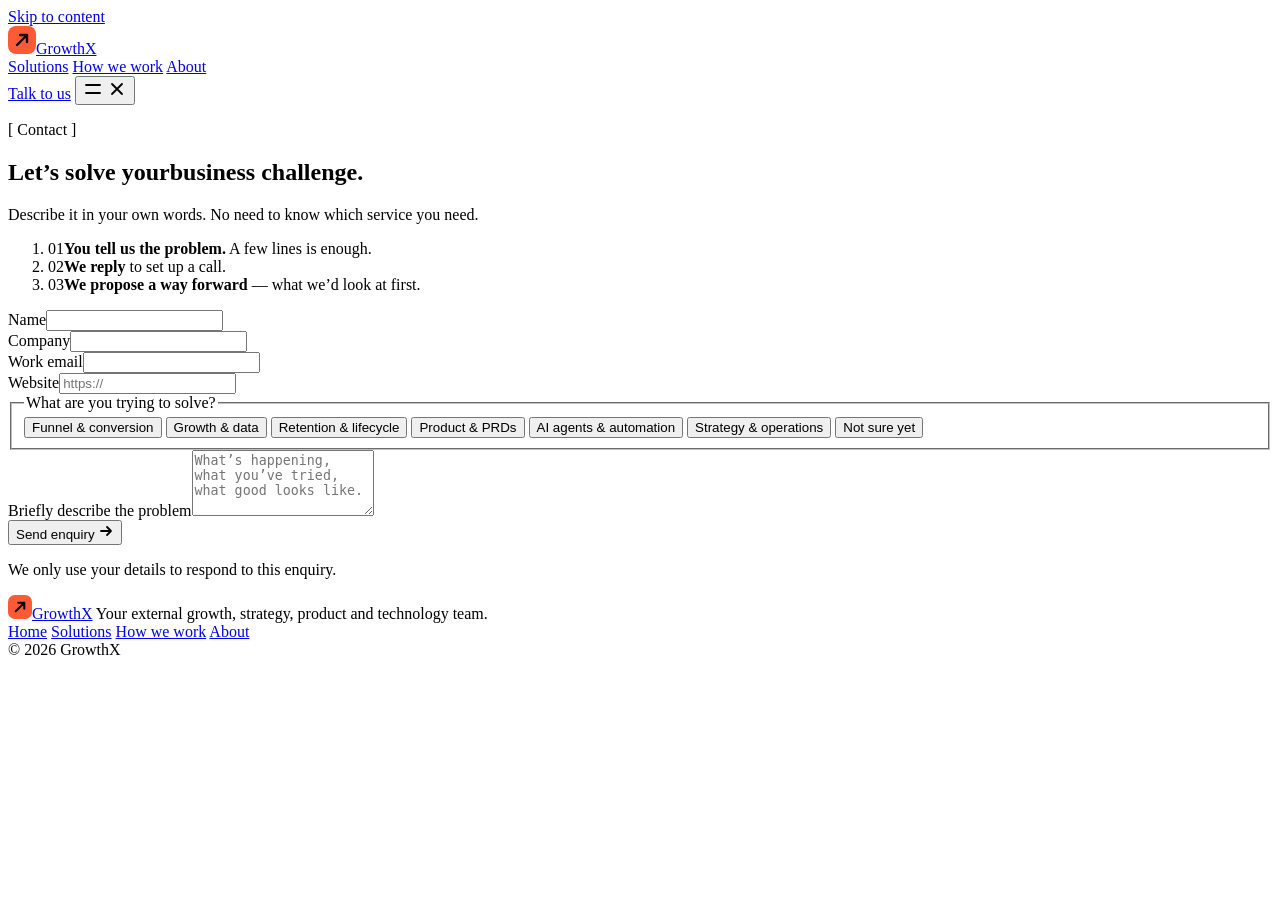
==== contact.html @ f40eebf9 "Add files via upload" ====
<!doctype html>
<html lang="en">
<head>
<meta charset="utf-8">
<meta name="viewport" content="width=device-width, initial-scale=1, viewport-fit=cover">
<title>Contact — GrowthX</title>
<meta name="description" content="Tell GrowthX about your business challenge. No need to know which service you need.">
<meta name="theme-color" content="#08080A">
<meta property="og:title" content="Contact — GrowthX">
<meta property="og:description" content="Tell GrowthX about your business challenge. No need to know which service you need.">
<meta property="og:type" content="website">
<link rel="icon" href="assets/favicon.svg" type="image/svg+xml">
<link rel="preload" href="assets/fonts/hanken-grotesk-latin-wght-normal.woff2" as="font" type="font/woff2" crossorigin>
<link rel="stylesheet" href="assets/styles.css">
<script src="assets/main.js" defer></script>
</head>
<body>
<a class="skip" href="#main">Skip to content</a>
<header class="site-header">
<div class="nav">
<a class="logo" href="index.html" aria-label="GrowthX home"><svg width="28" height="28" viewBox="0 0 28 28" aria-hidden="true"><rect width="28" height="28" rx="8" fill="#FF5A36"/><path d="M9 19 L19 9 M12 9 H19 V16" stroke="#08080A" stroke-width="2.4" fill="none" stroke-linecap="round" stroke-linejoin="round"/></svg><span>GrowthX</span></a>
<nav class="nav__links" id="nav-menu" aria-label="Primary">
<a href="solutions.html">Solutions</a>
<a href="how-we-work.html">How we work</a>
<a href="about.html">About</a>
</nav>
<div class="nav__actions">
<a class="btn btn--primary nav__cta" href="contact.html" aria-current="page">Talk to us</a>
<button class="nav__toggle" type="button" aria-expanded="false" aria-controls="nav-menu" aria-label="Open menu">
<svg class="i-open" width="20" height="20" viewBox="0 0 20 20" aria-hidden="true"><path d="M3 6h14M3 14h14" stroke="currentColor" stroke-width="1.8" stroke-linecap="round"/></svg>
<svg class="i-close" width="20" height="20" viewBox="0 0 20 20" aria-hidden="true"><path d="M5 5l10 10M15 5L5 15" stroke="currentColor" stroke-width="1.8" stroke-linecap="round"/></svg>
</button>
</div>
</div>
</header>
<main id="main">
<section class="contact" aria-labelledby="contact-h">
<div class="glow glow--left" aria-hidden="true"></div>
<div class="container">
<div class="contact__grid">

<div class="contact__copy">
<p class="mono r1">[ Contact ]</p>
<h1 class="h1 h1--contact r2" id="contact-h">Let’s solve your<span class="h1__serif">business challenge.</span></h1>
<p class="lead r3">Describe it in your own words. No need to know which service you need.</p>
<ol class="steps3">
<li><span class="n">01</span><span><strong>You tell us the problem.</strong> <span class="muted">A few lines is enough.</span></span></li>
<li><span class="n">02</span><span><strong>We reply</strong> <span class="muted">to set up a call.</span></span></li>
<li><span class="n">03</span><span><strong>We propose a way forward</strong> <span class="muted">— what we’d look at first.</span></span></li>
</ol>
</div>

<div class="form-card">
<!-- To receive enquiries: set data-endpoint to a form service URL (e.g. Formspree), or data-email to your inbox. -->
<form class="form" data-enquiry data-endpoint="https://script.google.com/macros/s/AKfycbyl3fPphsVfeznrYmPd8SnBQQNpVAvPKxZdui88L3my1X0f912-0A8AFax6QlxJXzTr/exec" data-email="" aria-label="Business enquiry" novalidate>
<div class="form__row">
<div class="field"><label for="f-name">Name</label><input id="f-name" name="name" type="text" autocomplete="name" required></div>
<div class="field"><label for="f-co">Company</label><input id="f-co" name="company" type="text" autocomplete="organization"></div>
<div class="field"><label for="f-email">Work email</label><input id="f-email" name="email" type="email" autocomplete="email" required></div>
<div class="field"><label for="f-web">Website</label><input id="f-web" name="website" type="url" inputmode="url" placeholder="https://"></div>
</div>
<fieldset>
<legend>What are you trying to solve?</legend>
<div class="choice">
<button type="button" aria-pressed="false">Funnel &amp; conversion</button>
<button type="button" aria-pressed="false">Growth &amp; data</button>
<button type="button" aria-pressed="false">Retention &amp; lifecycle</button>
<button type="button" aria-pressed="false">Product &amp; PRDs</button>
<button type="button" aria-pressed="false">AI agents &amp; automation</button>
<button type="button" aria-pressed="false">Strategy &amp; operations</button>
<button type="button" aria-pressed="false">Not sure yet</button>
</div>
<input type="hidden" name="challenges" value="">
</fieldset>
<div class="field"><label for="f-desc">Briefly describe the problem</label><textarea id="f-desc" name="message" rows="4" placeholder="What’s happening, what you’ve tried, what good looks like." required></textarea></div>
<p class="form__error" data-error role="alert" hidden></p>
<button class="btn btn--primary" type="submit">Send enquiry <svg width="16" height="16" viewBox="0 0 16 16" aria-hidden="true"><path d="M3 8h10M9 4l4 4-4 4" stroke="currentColor" stroke-width="1.8" fill="none" stroke-linecap="round" stroke-linejoin="round"/></svg></button>
<p class="form__note">We only use your details to respond to this enquiry.</p>
</form>
<div class="sent" data-sent role="status" hidden>
<svg width="52" height="52" viewBox="0 0 48 48" aria-hidden="true"><circle cx="24" cy="24" r="23" fill="#FBE4DD"/><path d="M15 24.5l6 6 12-13" stroke="#C53A17" stroke-width="2.5" fill="none" stroke-linecap="round" stroke-linejoin="round"/></svg>
<h2 tabindex="-1">Thanks — <em class="serif">we’ve got it.</em></h2>
<p>We’ll read your challenge properly and get back to you with next steps.</p>
<button type="button" data-again>Send another enquiry</button>
</div>
</div>

</div>
</div>
</section>
</main>
<footer class="site-footer">
<div class="container">
<div class="footer__top">
<div class="footer__brand">
<a class="logo" href="index.html" aria-label="GrowthX home"><svg width="24" height="24" viewBox="0 0 28 28" aria-hidden="true"><rect width="28" height="28" rx="8" fill="#FF5A36"/><path d="M9 19 L19 9 M12 9 H19 V16" stroke="#08080A" stroke-width="2.4" fill="none" stroke-linecap="round" stroke-linejoin="round"/></svg><span>GrowthX</span></a>
<span class="footer__tag">Your external growth, strategy, product and technology team.</span>
</div>
<nav class="footer__nav" aria-label="Footer">
<a href="index.html">Home</a>
<a href="solutions.html">Solutions</a>
<a href="how-we-work.html">How we work</a>
<a href="about.html">About</a>
</nav>
</div>
<div class="footer__bottom">
<span>© 2026 GrowthX</span>
</div>
</div>
</footer>
</body>
</html>
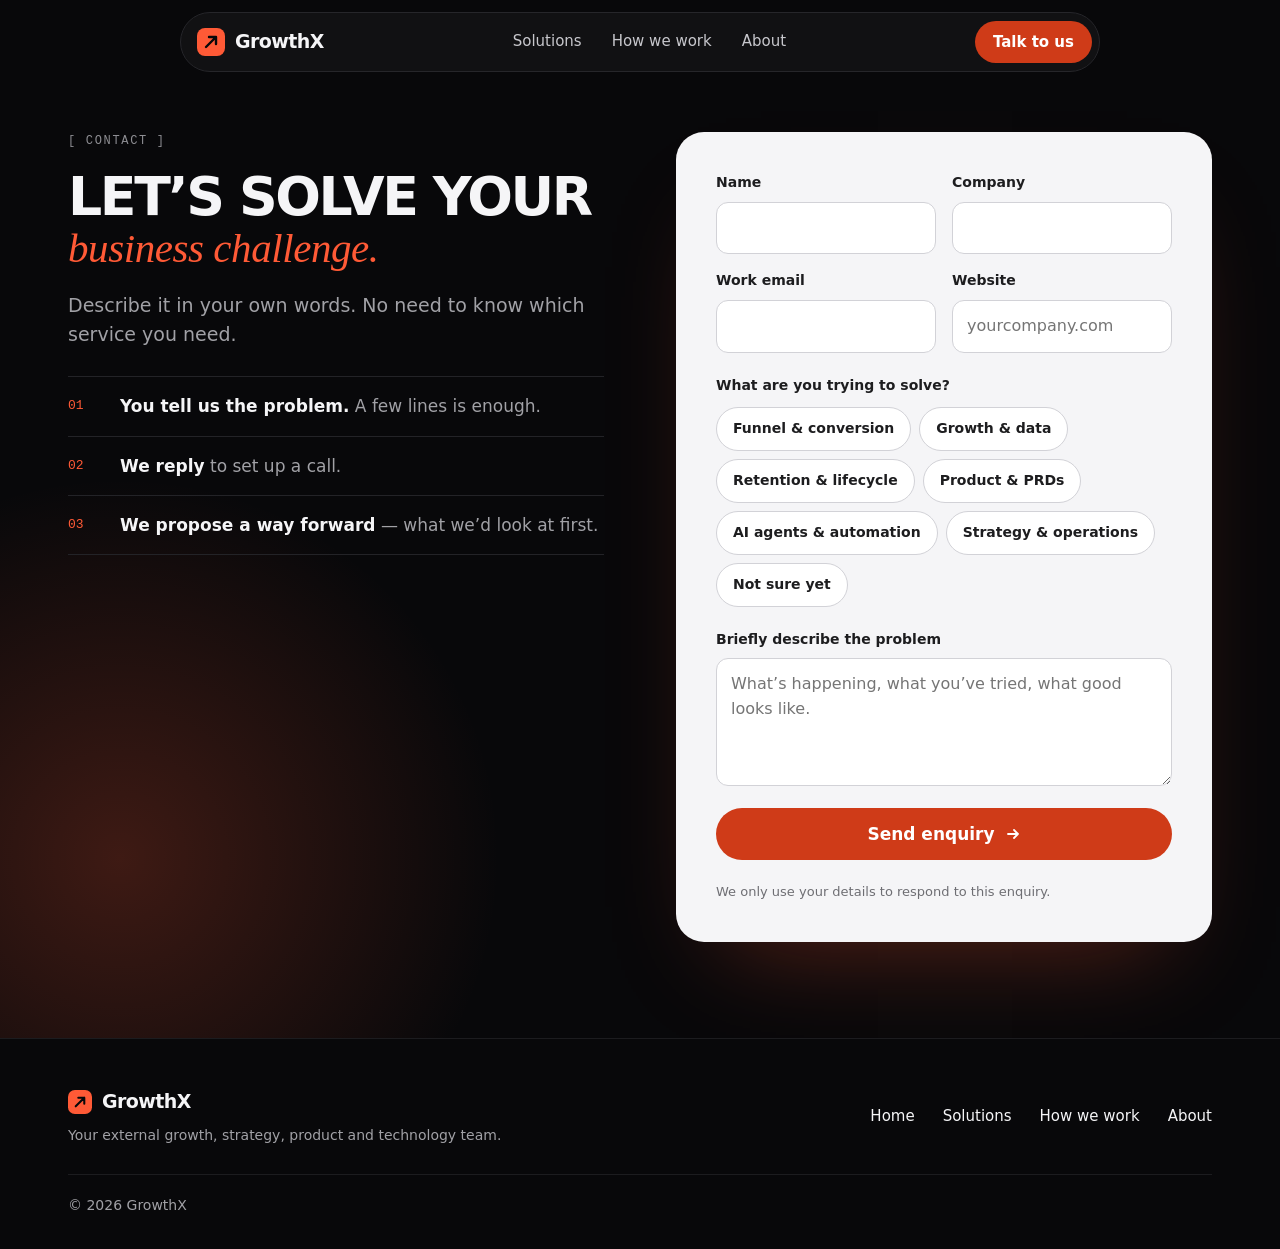
==== commit 9ac5f8df: "Update contact.html" ====
--- a/contact.html
+++ b/contact.html
@@ -57,7 +57,7 @@
 <div class="field"><label for="f-name">Name</label><input id="f-name" name="name" type="text" autocomplete="name" required></div>
 <div class="field"><label for="f-co">Company</label><input id="f-co" name="company" type="text" autocomplete="organization"></div>
 <div class="field"><label for="f-email">Work email</label><input id="f-email" name="email" type="email" autocomplete="email" required></div>
-<div class="field"><label for="f-web">Website</label><input id="f-web" name="website" type="url" inputmode="url" placeholder="https://"></div>
+<div class="field"><label for="f-web">Website</label><input id="f-web" name="website" type="text" inputmode="url" autocomplete="url" autocapitalize="off" spellcheck="false" placeholder="yourcompany.com"></div>
 </div>
 <fieldset>
 <legend>What are you trying to solve?</legend>
--- a/assets/styles.css
+++ b/assets/styles.css
@@ -0,0 +1,457 @@
+/* GrowthX — site styles */
+
+/* Self-hosted fonts (SIL Open Font License — see assets/fonts/LICENSE-*.txt) */
+@font-face {
+  font-family: 'Hanken Grotesk';
+  font-style: normal;
+  font-display: swap;
+  font-weight: 100 900;
+  src: url('fonts/hanken-grotesk-latin-wght-normal.woff2') format('woff2-variations'), url('fonts/hanken-grotesk-latin-wght-normal.woff2') format('woff2');
+}
+@font-face {
+  font-family: 'Instrument Serif';
+  font-style: italic;
+  font-display: swap;
+  font-weight: 400;
+  src: url('fonts/instrument-serif-latin-400-italic.woff2') format('woff2');
+}
+@font-face {
+  font-family: 'JetBrains Mono';
+  font-style: normal;
+  font-display: swap;
+  font-weight: 400;
+  src: url('fonts/jetbrains-mono-latin-400-normal.woff2') format('woff2');
+}
+
+:root {
+  --ink: #08080A;
+  --surface: #141416;
+  --surface-2: #1C1C1F;
+  --line-d: #232327;
+  --line-d2: #2C2C31;
+  --paper: #F5F5F7;
+  --card: #FFFFFF;
+  --line-l: #EBEBEF;
+  --chip-l: #D2D2D7;
+
+  --tx-d: #F5F5F7;
+  --tx-d2: #A1A1A6;
+  --tx-d3: #8E8E93;
+  --nav: #C7C7CC;
+  --tx-l: #1D1D1F;
+  --tx-l2: #5C5C61;
+  --tx-l3: #6E6E73;
+
+  --accent: #FF5A36;
+  --accent-ink: #C53A17;
+  --accent-fill: #CF3B18;
+  --accent-hover: #A92E10;
+  --accent-card: radial-gradient(120% 90% at 100% 0%, #E2512B 0%, #C53A17 48%, #8A220B 100%);
+
+  --sans: 'Hanken Grotesk', system-ui, -apple-system, 'Segoe UI', 'Helvetica Neue', Arial, sans-serif;
+  --serif: 'Instrument Serif', Georgia, 'Times New Roman', serif;
+  --mono: 'JetBrains Mono', ui-monospace, SFMono-Regular, Menlo, monospace;
+
+  --maxw: 1240px;
+  --gutter: clamp(16px, 4vw, 48px);
+  --radius: 24px;
+  --sec-y: clamp(56px, 8vw, 104px);
+  --header-h: 84px;
+}
+
+*, *::before, *::after { box-sizing: border-box; }
+html { -webkit-text-size-adjust: 100%; scroll-behavior: smooth; scroll-padding-top: var(--header-h); }
+body {
+  margin: 0;
+  background: var(--ink);
+  color: var(--tx-d);
+  font-family: var(--sans);
+  font-size: 17px;
+  line-height: 1.55;
+  -webkit-font-smoothing: antialiased;
+  -moz-osx-font-smoothing: grayscale;
+  overflow-x: hidden;
+}
+img, svg { display: block; max-width: 100%; }
+a { color: var(--accent); }
+a:hover { color: #FF7A5C; }
+h1, h2, h3, p, ul, ol { margin: 0; }
+ul, ol { padding: 0; list-style: none; }
+button { font: inherit; }
+:focus-visible { outline: 2px solid var(--accent); outline-offset: 3px; border-radius: 6px; }
+
+.skip { position: absolute; left: -9999px; top: 8px; z-index: 100; background: var(--card); color: var(--tx-l); padding: 10px 16px; border-radius: 999px; }
+.skip:focus { left: 16px; }
+
+.container { width: 100%; max-width: var(--maxw); margin-inline: auto; padding-inline: var(--gutter); }
+.section { padding-block: var(--sec-y); position: relative; }
+.section--light { background: var(--paper); color: var(--tx-l); }
+.section--clip { overflow: hidden; }
+
+/* ---------- Type ---------- */
+.mono { font-family: var(--mono); font-size: 12px; letter-spacing: 0.14em; text-transform: uppercase; color: var(--tx-d3); }
+.section--light .mono { color: var(--tx-l3); }
+.eyebrow { font-size: 14px; font-weight: 600; color: var(--accent); }
+.section--light .eyebrow { color: var(--accent-ink); }
+
+.h1 {
+  font-weight: 800; text-transform: uppercase;
+  font-size: clamp(44px, 8.4vw, 128px); line-height: 0.9; letter-spacing: -0.045em;
+  text-wrap: balance; overflow-wrap: anywhere;
+}
+.h1--sub { font-size: clamp(42px, 7vw, 108px); }
+.h1--contact { font-size: clamp(40px, 9vw, 72px); }
+@media (min-width: 960px) { .h1--contact { font-size: clamp(40px, 4.2vw, 64px); } }
+.h1 .dot { color: var(--accent); }
+.h1__serif {
+  display: block; margin-top: 0.16em;
+  font-family: var(--serif); font-style: italic; font-weight: 400; text-transform: none;
+  font-size: clamp(30px, 4.7vw, 72px); line-height: 1.02; letter-spacing: -0.01em; color: var(--accent);
+}
+.h1--sub .h1__serif { font-size: clamp(30px, 4.3vw, 66px); }
+.h1--contact .h1__serif { font-size: clamp(30px, 6vw, 52px); }
+@media (min-width: 960px) { .h1--contact .h1__serif { font-size: clamp(30px, 3.2vw, 48px); } }
+
+.h2 { font-size: clamp(34px, 4.8vw, 66px); line-height: 1.02; font-weight: 700; letter-spacing: -0.04em; text-wrap: balance; }
+.h2--sm { font-size: clamp(32px, 4.4vw, 60px); }
+.h2--cta { font-size: clamp(36px, 5.4vw, 80px); line-height: 1; letter-spacing: -0.045em; }
+.serif { font-family: var(--serif); font-style: italic; font-weight: 400; font-size: 1.1em; letter-spacing: -0.01em; color: var(--accent); }
+.section--light .serif { color: var(--accent-ink); }
+
+.lead { font-size: clamp(17px, 1.5vw, 19px); line-height: 1.5; color: var(--tx-d2); max-width: 520px; text-wrap: pretty; }
+.section--light .lead { color: var(--tx-l2); }
+
+.sec-head { display: flex; flex-direction: column; align-items: center; gap: 14px; text-align: center; max-width: 820px; margin: 0 auto clamp(32px, 4vw, 48px); }
+
+/* ---------- Buttons & links ---------- */
+.btn {
+  display: inline-flex; align-items: center; justify-content: center; gap: 10px;
+  min-height: 48px; padding: 14px 24px; border-radius: 999px; border: 0;
+  font-family: inherit; font-weight: 600; font-size: 16px; line-height: 1.2; text-align: center;
+  text-decoration: none; cursor: pointer; transition: background .2s ease, color .2s ease;
+}
+.btn svg { flex: none; }
+.btn--primary { background: var(--accent-fill); color: #FFFFFF; }
+.btn--primary:hover { background: var(--accent-hover); color: #FFFFFF; }
+.btn--lg { padding: 18px 30px; font-size: 17px; }
+.link-arrow { display: inline-flex; align-items: center; gap: 8px; min-height: 44px; font-weight: 600; text-decoration: none; color: var(--tx-d); transition: color .2s ease; }
+.link-arrow:hover { color: var(--accent); }
+.section--light .link-arrow { color: var(--accent-ink); }
+.section--light .link-arrow:hover { color: var(--tx-l); }
+.center { display: flex; justify-content: center; margin-top: clamp(24px, 3vw, 32px); }
+
+/* ---------- Header / nav ---------- */
+.site-header { position: sticky; top: 0; z-index: 50; padding: 12px clamp(12px, 3vw, 24px); }
+.nav {
+  position: relative; max-width: 920px; margin: 0 auto;
+  display: flex; align-items: center; justify-content: space-between; gap: 12px;
+  padding: 7px 7px 7px 16px;
+  background: rgba(20, 20, 22, 0.82); -webkit-backdrop-filter: blur(16px); backdrop-filter: blur(16px);
+  border: 1px solid #26262A; border-radius: 999px;
+}
+.logo { display: inline-flex; align-items: center; gap: 10px; color: var(--tx-d); text-decoration: none; min-height: 44px; }
+.logo:hover { color: var(--tx-d); }
+.logo span { font-weight: 800; font-size: 19px; letter-spacing: -0.03em; }
+.nav__links { display: flex; align-items: center; gap: 2px; }
+.nav__links a { color: var(--nav); text-decoration: none; font-size: 15px; font-weight: 500; padding: 10px 14px; border-radius: 999px; transition: background .2s ease, color .2s ease; }
+.nav__links a:hover, .nav__links a[aria-current="page"] { background: #26262A; color: #FFFFFF; }
+.nav__actions { display: flex; align-items: center; gap: 6px; }
+.nav__cta { min-height: 42px; padding: 10px 18px; font-size: 15px; }
+.nav__toggle {
+  display: none; width: 44px; height: 44px; border-radius: 999px; border: 1px solid #2C2C31;
+  background: transparent; color: var(--tx-d); cursor: pointer; align-items: center; justify-content: center;
+}
+.nav__toggle .i-close { display: none; }
+.nav.is-open .nav__toggle .i-open { display: none; }
+.nav.is-open .nav__toggle .i-close { display: block; }
+
+@media (max-width: 767px) {
+  .nav { border-radius: 28px; }
+  .nav__toggle { display: inline-flex; }
+  .nav__links {
+    display: none; position: absolute; top: calc(100% + 8px); left: 0; right: 0;
+    flex-direction: column; align-items: stretch; gap: 2px; padding: 8px;
+    background: #141416; border: 1px solid #26262A; border-radius: 24px;
+    box-shadow: 0 30px 60px -20px rgba(0, 0, 0, 0.6);
+  }
+  .nav.is-open .nav__links { display: flex; }
+  .nav__links a { padding: 14px 16px; font-size: 17px; border-radius: 16px; }
+}
+@media (max-width: 359px) {
+  .nav__cta { padding-inline: 14px; }
+  .logo span { font-size: 17px; }
+}
+
+/* ---------- Decorative glows ---------- */
+.glow { position: absolute; border-radius: 50%; pointer-events: none; background: radial-gradient(closest-side, rgba(255, 90, 54, 0.26), rgba(255, 90, 54, 0)); }
+.glow--hero { right: -260px; top: 0; width: min(760px, 120vw); aspect-ratio: 1; }
+.glow--cta { left: 50%; bottom: -360px; width: min(960px, 160vw); height: 680px; transform: translateX(-50%); background: radial-gradient(closest-side, rgba(255, 90, 54, 0.36), rgba(255, 90, 54, 0)); }
+.glow--left { left: -260px; bottom: -200px; width: min(760px, 120vw); aspect-ratio: 1; background: radial-gradient(closest-side, rgba(255, 90, 54, 0.22), rgba(255, 90, 54, 0)); }
+.glow--card { right: -120px; bottom: -140px; width: 320px; height: 320px; background: radial-gradient(closest-side, rgba(255, 90, 54, 0.5), rgba(255, 90, 54, 0)); }
+
+/* ---------- Hero ---------- */
+.hero { position: relative; overflow: hidden; padding-block: clamp(28px, 4vw, 48px) clamp(56px, 8vw, 96px); }
+.hero .container { position: relative; display: flex; flex-direction: column; gap: clamp(24px, 3vw, 36px); }
+.hero__meta { display: flex; flex-wrap: wrap; justify-content: space-between; gap: 6px 24px; }
+@media (max-width: 479px) { .hero__meta span:last-child { display: none; } }
+.hero__layout { display: grid; grid-template-columns: minmax(0, 1fr); gap: 28px; }
+.hero__copy { display: flex; flex-direction: column; gap: 24px; }
+.hero__ctas { display: flex; flex-wrap: wrap; align-items: center; gap: 8px 20px; }
+.hero__layout .diag { margin-top: 12px; }
+@media (min-width: 768px) {
+  .hero__layout {
+    grid-template-columns: repeat(2, minmax(0, 1fr));
+    grid-template-areas: "title title" "copy card";
+    column-gap: 40px; row-gap: 36px; align-items: center;
+  }
+  .hero__title { grid-area: title; }
+  .hero__copy { grid-area: copy; }
+  .hero__layout .diag { grid-area: card; margin-top: 0; }
+}
+@media (min-width: 1080px) {
+  .hero__layout {
+    grid-template-columns: minmax(0, 1.4fr) minmax(0, 1fr);
+    grid-template-areas: "title card" "copy card";
+    column-gap: 64px; row-gap: 32px;
+  }
+  .hero__title { align-self: end; font-size: clamp(56px, 6vw, 86px); }
+  .hero__title .h1__serif { font-size: clamp(34px, 3.4vw, 50px); }
+  .hero__copy { align-self: start; }
+  .hero__layout .diag { align-self: center; }
+}
+
+.sub-hero { position: relative; overflow: hidden; padding-block: clamp(28px, 4vw, 48px) clamp(48px, 7vw, 88px); }
+.sub-hero .container { position: relative; display: flex; flex-direction: column; gap: 22px; }
+
+/* Diagnosis card */
+.diag { display: flex; flex-direction: column; gap: 20px; padding: clamp(20px, 2.4vw, 26px); background: var(--surface); border: 1px solid #26262A; border-radius: var(--radius); box-shadow: 0 40px 90px -50px rgba(255, 90, 54, 0.45); }
+.diag__top { display: flex; justify-content: space-between; align-items: center; gap: 12px; flex-wrap: wrap; }
+.pill-live { font-family: var(--mono); font-size: 12px; color: var(--accent); background: rgba(255, 90, 54, 0.12); padding: 5px 11px; border-radius: 999px; }
+.bars { display: flex; flex-direction: column; gap: 10px; }
+.bar { display: grid; grid-template-columns: 84px minmax(0, 1fr); gap: 12px; align-items: center; }
+.bar > span { font-size: 14px; color: var(--tx-d2); }
+.bar__fill { height: 26px; background: #E5E5EA; border-radius: 8px; transform-origin: left; animation: grow 1.1s .5s cubic-bezier(.2, .8, .2, 1) both; }
+.bar__split { display: flex; gap: 6px; align-items: center; }
+.bar__leak { height: 24px; width: 32%; border: 1.5px dashed var(--accent); border-radius: 8px; background: rgba(255, 90, 54, 0.14); }
+.diag__note { display: flex; gap: 10px; align-items: center; padding: 13px 16px; background: var(--surface-2); border-radius: 14px; font-size: 14px; line-height: 1.45; }
+.diag__note strong { color: #FFFFFF; }
+.diag__note span.muted { color: var(--tx-d2); }
+.dot-accent { flex: none; width: 8px; height: 8px; border-radius: 50%; background: var(--accent); }
+
+/* ---------- Grids ---------- */
+.grid { display: grid; gap: 16px; grid-template-columns: minmax(0, 1fr); }
+.grid--tight { gap: 12px; }
+@media (min-width: 640px) { .grid--2-3 { grid-template-columns: repeat(2, minmax(0, 1fr)); } }
+@media (min-width: 1000px) { .grid--2-3 { grid-template-columns: repeat(3, minmax(0, 1fr)); } }
+@media (min-width: 720px) { .grid--3 { grid-template-columns: repeat(3, minmax(0, 1fr)); } }
+@media (min-width: 860px) { .grid--2 { grid-template-columns: repeat(2, minmax(0, 1fr)); } }
+/* 5 items: 1 → 2 (last spans) → 5 */
+@media (min-width: 600px) and (max-width: 1079px) {
+  .grid--5 { grid-template-columns: repeat(2, minmax(0, 1fr)); }
+  .grid--5 > :last-child { grid-column: 1 / -1; }
+}
+@media (min-width: 1080px) { .grid--5 { grid-template-columns: repeat(5, minmax(0, 1fr)); } }
+/* 6 items: 1 → 2 → 3 */
+@media (min-width: 700px) { .grid--6 { grid-template-columns: repeat(2, minmax(0, 1fr)); } }
+@media (min-width: 1080px) { .grid--6 { grid-template-columns: repeat(3, minmax(0, 1fr)); } }
+
+/* ---------- Cards ---------- */
+.card { position: relative; overflow: hidden; display: flex; flex-direction: column; gap: 12px; padding: clamp(22px, 2.4vw, 30px); background: var(--card); color: var(--tx-l); border-radius: var(--radius); }
+.card--dark { background: var(--ink); color: var(--tx-d); }
+.card--surface { background: var(--surface); color: var(--tx-d); border: 1px solid var(--line-d); }
+.card--accent { background: var(--accent-card); color: #FFFFFF; }
+.card > * { position: relative; }
+.card > .glow { position: absolute; }
+.card h3 { font-size: clamp(21px, 1.8vw, 24px); font-weight: 700; letter-spacing: -0.025em; line-height: 1.15; }
+.card p { font-size: 16px; color: var(--tx-l2); }
+.card--dark p, .card--surface p { color: var(--tx-d2); }
+.card--accent p { color: #FFFFFF; }
+.card--between { justify-content: space-between; }
+.numeral-serif { font-family: var(--serif); font-style: italic; font-size: 44px; line-height: 1; color: var(--accent-ink); }
+
+a.card { text-decoration: none; transition: transform .3s cubic-bezier(.2, .8, .2, 1), box-shadow .3s ease; }
+a.card:hover { transform: translateY(-4px); box-shadow: 0 28px 50px -30px rgba(8, 8, 10, 0.45); color: inherit; }
+a.card.card--dark:hover { color: var(--tx-d); }
+
+/* Problem cards */
+.problem { min-height: 210px; gap: 20px; }
+.problem .tag { margin-top: auto; }
+@media (max-width: 639px) { .problem { min-height: 0; } }
+.problem .quote { font-size: clamp(22px, 2vw, 25px); line-height: 1.2; font-weight: 700; letter-spacing: -0.025em; text-wrap: pretty; }
+.problem .tag { display: inline-flex; align-items: center; gap: 8px; font-size: 15px; font-weight: 600; color: var(--accent-ink); }
+.card--dark.problem .tag { color: var(--accent); }
+
+/* Step cards (home) */
+.step { gap: 28px; padding: 24px; }
+.step .num { font-size: clamp(44px, 4vw, 56px); font-weight: 800; line-height: 0.9; letter-spacing: -0.05em; color: #6E6E73; }
+.card--accent.step .num { color: #FFD9CE; }
+.step h3 { font-size: 22px; margin-bottom: 6px; }
+.step p { font-size: 15px; line-height: 1.45; }
+@media (max-width: 1079px) {
+  .step { flex-direction: row; align-items: center; gap: 20px; }
+  .step .num { width: 64px; flex: none; }
+}
+
+/* Built-for strip */
+.strip { display: flex; flex-wrap: wrap; align-items: center; gap: 10px; padding: 18px 22px; background: var(--card); border-radius: var(--radius); margin-top: 16px; }
+.strip .mono { padding-right: 8px; }
+.chip { padding: 9px 16px; border-radius: 999px; background: var(--paper); font-size: 15px; font-weight: 600; }
+
+/* Solutions */
+.jump { display: flex; flex-wrap: wrap; gap: 8px; padding-top: 6px; }
+.jump a { display: inline-flex; align-items: center; gap: 8px; min-height: 44px; color: var(--tx-d); text-decoration: none; padding: 10px 16px; border: 1px solid var(--line-d2); border-radius: 999px; font-size: 14px; font-weight: 500; transition: border-color .2s ease, background .2s ease; }
+.jump a:hover { border-color: var(--accent); background: var(--surface); color: var(--tx-d); }
+.jump .mono { font-size: 12px; letter-spacing: 0; text-transform: none; }
+
+.sol { gap: 20px; scroll-margin-top: calc(var(--header-h) + 12px); }
+.sol__top { display: flex; justify-content: space-between; align-items: center; gap: 12px; }
+.sol__kicker { font-size: 14px; font-weight: 600; color: var(--accent-ink); }
+.sol h2 { font-size: clamp(25px, 2.4vw, 32px); line-height: 1.1; font-weight: 700; letter-spacing: -0.03em; text-wrap: balance; }
+.chips { display: flex; flex-wrap: wrap; gap: 8px; }
+.chips li { padding: 8px 14px; border-radius: 999px; background: var(--paper); font-size: 14px; font-weight: 500; }
+.outcome { margin-top: auto; display: flex; flex-wrap: wrap; align-items: baseline; gap: 6px 12px; padding-top: 18px; border-top: 1px solid var(--line-l); font-size: 15px; }
+.outcome strong { font-weight: 600; }
+.outcome .mono { font-size: 11px; letter-spacing: 0.12em; }
+
+/* How we work */
+.flow-card { display: flex; flex-direction: column; gap: 14px; margin-top: 8px; padding: clamp(18px, 2vw, 22px); background: var(--surface); border: 1px solid #26262A; border-radius: var(--radius); }
+.flow { display: flex; flex-wrap: wrap; align-items: center; gap: 10px; }
+.flow__step { padding: 12px 20px; border-radius: 999px; background: #26262A; color: var(--tx-d); font-weight: 600; font-size: 15px; white-space: nowrap; }
+.flow__step--hot { background: var(--accent-fill); color: #FFFFFF; }
+.flow__line { flex: 1 1 24px; min-width: 16px; height: 1px; background: #3A3A40; }
+.flow__line--hot { background: var(--accent); }
+.flow__caption { display: flex; justify-content: space-between; flex-wrap: wrap; gap: 8px; }
+.flow__caption .hot { color: var(--accent); }
+@media (max-width: 899px) {
+  .flow { flex-direction: column; align-items: stretch; gap: 0; }
+  .flow__line { flex: none; width: 1px; min-width: 0; height: 12px; margin-left: 26px; }
+  .flow__step { padding: 10px 18px; }
+}
+
+.hstep { gap: 16px; }
+.hstep__top { display: flex; align-items: flex-start; justify-content: space-between; gap: 12px; }
+.hstep h2 { font-size: clamp(23px, 2.1vw, 26px); font-weight: 700; letter-spacing: -0.03em; line-height: 1.1; }
+.hstep .num { font-size: 44px; font-weight: 800; line-height: 0.85; letter-spacing: -0.05em; color: var(--accent-ink); }
+.hstep > p { font-size: 17px; line-height: 1.45; }
+.ticks { margin-top: auto; padding-top: 16px; border-top: 1px solid var(--line-l); display: flex; flex-direction: column; gap: 8px; font-size: 15px; font-weight: 500; }
+.ticks li { display: flex; align-items: center; gap: 10px; }
+.ticks li::before { content: ""; flex: none; width: 6px; height: 6px; border-radius: 50%; background: var(--accent-ink); }
+.loop h2 { font-size: clamp(23px, 2.1vw, 26px); font-weight: 700; letter-spacing: -0.03em; line-height: 1.1; }
+
+/* About */
+.opt { gap: 28px; }
+.opt .mono { letter-spacing: 0.12em; }
+.card--accent .mono { color: #FFE3DA; }
+.disc { gap: 24px; padding: 24px; }
+.disc .letter { font-family: var(--mono); font-size: 13px; color: var(--accent); }
+.disc h3 { font-size: 21px; }
+.disc p { font-size: 15px; }
+.equals { display: flex; flex-wrap: wrap; align-items: center; justify-content: space-between; gap: 12px 24px; margin-top: 12px; padding: 24px 28px; background: var(--paper); color: var(--tx-l); border-radius: var(--radius); }
+.equals strong { font-size: clamp(19px, 1.8vw, 22px); font-weight: 700; letter-spacing: -0.02em; line-height: 1.25; }
+.equals .mono { color: var(--accent-ink); letter-spacing: 0.1em; }
+
+/* CTA band */
+.cta { position: relative; overflow: hidden; background: var(--ink); }
+.cta .container { position: relative; padding-block: clamp(80px, 10vw, 128px); display: flex; flex-direction: column; align-items: center; text-align: center; gap: 22px; }
+.cta .h2 { max-width: 940px; }
+.cta p { font-size: 18px; color: var(--tx-d2); }
+.cta .btn { margin-top: 8px; }
+
+/* Contact */
+.contact { position: relative; overflow: hidden; padding-block: clamp(28px, 4vw, 48px) clamp(64px, 8vw, 96px); }
+.contact__grid { position: relative; display: grid; grid-template-columns: minmax(0, 1fr); gap: 48px; align-items: start; }
+@media (min-width: 960px) { .contact__grid { grid-template-columns: repeat(2, minmax(0, 1fr)); gap: 72px; } }
+.contact__copy { display: flex; flex-direction: column; gap: 22px; }
+.steps3 { display: flex; flex-direction: column; margin-top: 6px; }
+.steps3 li { display: grid; grid-template-columns: 40px minmax(0, 1fr); gap: 12px; padding: 16px 0; border-top: 1px solid var(--line-d); }
+.steps3 li:last-child { border-bottom: 1px solid var(--line-d); }
+.steps3 .n { font-family: var(--mono); font-size: 13px; color: var(--accent); padding-top: 3px; }
+.steps3 strong { font-weight: 700; }
+.steps3 .muted { color: var(--tx-d2); }
+.small-muted { font-size: 15px; color: var(--tx-d2); }
+
+.form-card { background: var(--paper); color: var(--tx-l); border-radius: 28px; padding: clamp(22px, 3.4vw, 40px); box-shadow: 0 50px 100px -50px rgba(255, 90, 54, 0.35); }
+.form { display: flex; flex-direction: column; gap: 22px; }
+.form__row { display: grid; grid-template-columns: minmax(0, 1fr); gap: 16px; }
+@media (min-width: 520px) { .form__row { grid-template-columns: repeat(2, minmax(0, 1fr)); } }
+.field { display: flex; flex-direction: column; gap: 8px; }
+.field label, .form legend { font-size: 14px; font-weight: 600; }
+.field input, .field textarea {
+  width: 100%; font: inherit; font-size: 16px; padding: 13px 14px;
+  border: 1px solid var(--chip-l); border-radius: 12px; background: var(--card); color: var(--tx-l);
+  transition: border-color .2s ease, box-shadow .2s ease;
+}
+.field textarea { resize: vertical; min-height: 120px; }
+.field input:focus, .field textarea:focus { outline: none; border-color: var(--accent-ink); box-shadow: 0 0 0 3px rgba(197, 58, 23, 0.18); }
+.form fieldset { border: 0; margin: 0; padding: 0; min-width: 0; }
+.form legend { padding: 0; margin-bottom: 10px; }
+.choice { display: flex; flex-wrap: wrap; gap: 8px; }
+.choice button {
+  min-height: 44px; padding: 10px 16px; border-radius: 999px; border: 1px solid var(--chip-l);
+  background: var(--card); color: var(--tx-l); font-size: 14px; font-weight: 600; cursor: pointer;
+  transition: border-color .2s ease, background .2s ease, color .2s ease;
+}
+.choice button:hover { border-color: var(--tx-l); }
+.choice button[aria-pressed="true"] { background: var(--tx-l); border-color: var(--tx-l); color: var(--paper); }
+.form .btn { width: 100%; font-size: 17px; padding-block: 16px; }
+.form__note { font-size: 13px; color: var(--tx-l3); }
+.form__error { font-size: 14px; color: var(--accent-ink); font-weight: 600; }
+.sent { display: flex; flex-direction: column; align-items: flex-start; gap: 18px; padding: 24px 0; }
+.sent h2 { font-size: 34px; font-weight: 700; letter-spacing: -0.035em; }
+.sent p { color: var(--tx-l2); }
+.sent button { background: transparent; border: 0; padding: 12px 0; min-height: 44px; color: var(--accent-ink); font-weight: 600; cursor: pointer; }
+[hidden] { display: none !important; }
+
+/* ---------- Footer ---------- */
+.site-footer { background: var(--ink); color: var(--tx-d2); font-size: 15px; border-top: 1px solid var(--surface-2); }
+.site-footer .container { padding-block: 48px 32px; display: flex; flex-direction: column; gap: 28px; }
+.footer__top { display: flex; flex-wrap: wrap; justify-content: space-between; align-items: center; gap: 20px 40px; }
+.footer__brand { display: flex; flex-direction: column; gap: 8px; }
+.footer__brand .logo { min-height: 0; }
+.footer__tag { font-size: 14px; }
+.footer__nav { display: flex; flex-wrap: wrap; gap: 0 28px; }
+.footer__nav a { color: var(--tx-d); text-decoration: none; padding: 10px 0; }
+.footer__nav a:hover { color: var(--accent); }
+.footer__bottom { display: flex; flex-wrap: wrap; justify-content: space-between; gap: 8px 16px; border-top: 1px solid var(--surface-2); padding-top: 20px; font-size: 14px; }
+@media (max-width: 599px) {
+  .footer__top { flex-direction: column; align-items: flex-start; }
+}
+
+/* ---------- Motion ---------- */
+@keyframes rise { from { opacity: 0; transform: translateY(16px); } to { opacity: 1; transform: none; } }
+@keyframes grow { from { transform: scaleX(0); } to { transform: scaleX(1); } }
+.r1 { animation: rise .9s cubic-bezier(.2, .8, .2, 1) both; }
+.r2 { animation: rise .9s .12s cubic-bezier(.2, .8, .2, 1) both; }
+.r3 { animation: rise .9s .24s cubic-bezier(.2, .8, .2, 1) both; }
+@media (prefers-reduced-motion: reduce) {
+  html { scroll-behavior: auto; }
+  .r1, .r2, .r3, .bar__fill { animation: none; }
+  a.card, a.card:hover { transition: none; transform: none; }
+}
+
+/* ---------- Hero: example engagement card ---------- */
+.impact .pill-live { display: inline-flex; align-items: center; gap: 8px; }
+.impact__quote { font-size: clamp(30px, 2.8vw, 40px); font-weight: 700; line-height: 1.05; letter-spacing: -0.035em; text-wrap: balance; }
+.impact__quote em { font-family: var(--serif); font-style: italic; font-weight: 400; font-size: 1.12em; letter-spacing: -0.01em; color: var(--accent); }
+.impact__chart { position: relative; padding-top: 30px; }
+.impact__chart svg { display: block; width: 100%; height: auto; overflow: visible; }
+.impact__axis { position: absolute; left: 0; top: 4px; font-family: var(--mono); font-size: 11px; letter-spacing: 0.12em; text-transform: uppercase; color: var(--tx-d3); }
+.impact__flag { position: absolute; left: 52%; top: 0; transform: translateX(-50%); white-space: nowrap; font-family: var(--mono); font-size: 11px; letter-spacing: 0.08em; text-transform: uppercase; color: var(--accent); background: #2A1712; padding: 4px 10px; border-radius: 999px; }
+.impact__line { stroke-dasharray: 1; stroke-dashoffset: 1; animation: draw 1.4s .7s cubic-bezier(.2, .8, .2, 1) forwards; }
+.impact__area { opacity: 0; animation: fadein .8s 1.5s ease forwards; }
+.impact__dot { position: absolute; right: 0; top: calc(30px + (100% - 30px) * 0.12); width: 12px; height: 12px; border-radius: 50%; background: var(--accent); border: 2px solid var(--surface); transform: translate(50%, -50%); animation: pulse 1.8s 2.1s ease-out infinite; }
+.pulse { width: 7px; height: 7px; border-radius: 50%; background: var(--accent); animation: pulse 1.8s ease-out infinite; }
+.impact__steps { display: flex; flex-wrap: wrap; gap: 8px; padding-top: 18px; border-top: 1px solid var(--line-d); }
+.impact__steps li { display: inline-flex; align-items: center; gap: 8px; padding: 7px 13px 7px 8px; border-radius: 999px; background: var(--surface-2); font-size: 14px; font-weight: 600; color: var(--tx-d); }
+.impact__steps li::before { content: ""; flex: none; width: 18px; height: 18px; border-radius: 50%; }
+.impact__steps .is-done::before { background: var(--accent) url("data:image/svg+xml,%3Csvg xmlns='http://www.w3.org/2000/svg' viewBox='0 0 16 16'%3E%3Cpath d='M4 8.5l2.5 2.5L12 5.5' stroke='%2308080A' stroke-width='2' fill='none' stroke-linecap='round' stroke-linejoin='round'/%3E%3C/svg%3E") center / 12px no-repeat; }
+.impact__steps .is-active { color: var(--accent); background: rgba(255, 90, 54, 0.12); }
+.impact__steps .is-active::before { width: 8px; height: 8px; margin: 5px; background: var(--accent); animation: pulse 1.8s ease-out infinite; }
+@keyframes draw { to { stroke-dashoffset: 0; } }
+@keyframes fadein { to { opacity: 1; } }
+@keyframes pulse { 0% { box-shadow: 0 0 0 0 rgba(255, 90, 54, 0.6); } 100% { box-shadow: 0 0 0 10px rgba(255, 90, 54, 0); } }
+@media (prefers-reduced-motion: reduce) {
+  .impact__line { stroke-dashoffset: 0; animation: none; }
+  .impact__area { opacity: 1; animation: none; }
+  .pulse, .impact__dot, .impact__steps .is-active::before { animation: none; }
+}
